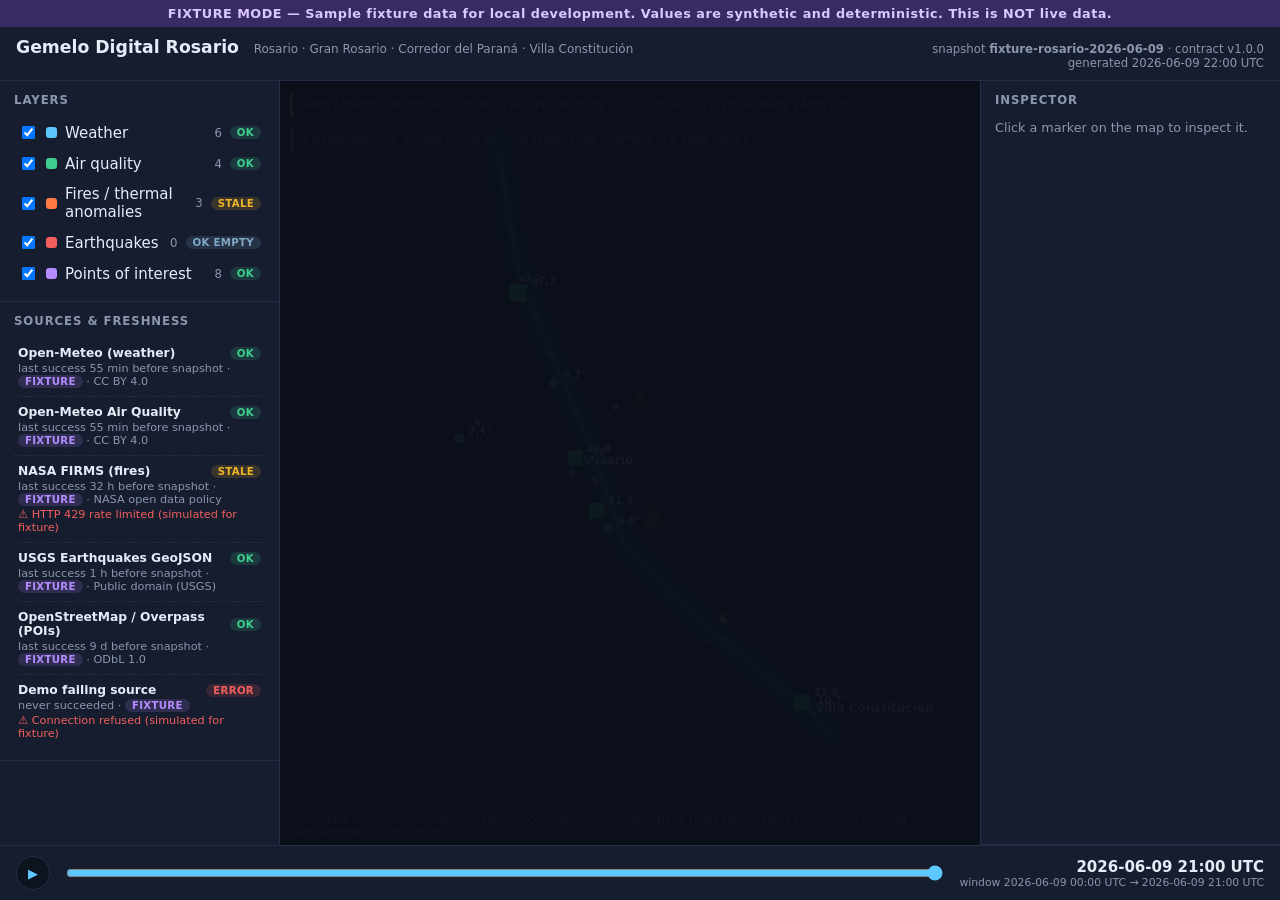
==== apps/web/index.html @ f7700081 "feat: implement MVP foundation for Rosario 4D digital twin (issue #2) Fixture-driven, browser-viewab" ====
<!doctype html>
<html lang="en">
<head>
  <meta charset="utf-8" />
  <meta name="viewport" content="width=device-width, initial-scale=1" />
  <title>Gemelo Digital Rosario — 4D shell</title>
  <link rel="stylesheet" href="styles.css" />
</head>
<body>
  <div id="mode-banner" class="mode-banner" hidden></div>

  <header class="topbar">
    <div class="brand">
      <span class="brand-title">Gemelo Digital Rosario</span>
      <span class="brand-sub">Rosario · Gran Rosario · Corredor del Paraná · Villa Constitución</span>
    </div>
    <div class="topbar-meta" id="snapshot-meta"></div>
  </header>

  <main class="layout">
    <aside class="panel sidebar-left">
      <section class="panel-block">
        <h2>Layers</h2>
        <ul id="layer-toggles" class="layer-list"></ul>
      </section>
      <section class="panel-block">
        <h2>Sources &amp; freshness</h2>
        <ul id="source-status" class="source-list"></ul>
      </section>
    </aside>

    <section class="map-wrap">
      <canvas id="map"></canvas>
      <div id="map-attribution" class="map-attribution"></div>
      <div id="map-empty-notes" class="map-empty-notes"></div>
      <div id="load-error" class="load-error" hidden></div>
    </section>

    <aside class="panel sidebar-right">
      <section class="panel-block grow">
        <h2>Inspector</h2>
        <div id="inspector" class="inspector">
          <p class="muted">Click a marker on the map to inspect it.</p>
        </div>
      </section>
    </aside>
  </main>

  <footer class="timebar">
    <button id="play-btn" class="play-btn" title="Play / pause time">▶</button>
    <input id="time-slider" type="range" min="0" max="0" step="1" value="0" />
    <div class="time-readout">
      <span id="time-label">—</span>
      <span id="time-range-label" class="muted"></span>
    </div>
  </footer>

  <script src="app.js"></script>
</body>
</html>
---- apps/web/styles.css ----
:root {
  --bg: #0e1320;
  --panel: #161d2e;
  --panel-edge: #232d45;
  --text: #e6ecf7;
  --muted: #8b97ad;
  --accent: #5cc8ff;
  --ok: #3ecf8e;
  --ok-empty: #7fa6c4;
  --stale: #f0b429;
  --error: #f25f5c;
  --fixture: #b58cff;
  font-size: 15px;
}

* { box-sizing: border-box; }

html, body {
  margin: 0;
  height: 100%;
  background: var(--bg);
  color: var(--text);
  font-family: "Segoe UI", system-ui, sans-serif;
}

body {
  display: flex;
  flex-direction: column;
}

/* ----- mode banner ----- */
.mode-banner {
  padding: 6px 16px;
  text-align: center;
  font-weight: 600;
  font-size: 0.85rem;
  letter-spacing: 0.04em;
}
.mode-banner.fixture { background: #3a2a63; color: #d9c8ff; }
.mode-banner.live { background: #123a2a; color: #aef0d2; }

/* ----- top bar ----- */
.topbar {
  display: flex;
  align-items: baseline;
  justify-content: space-between;
  gap: 16px;
  padding: 10px 16px;
  background: var(--panel);
  border-bottom: 1px solid var(--panel-edge);
}
.brand-title { font-size: 1.15rem; font-weight: 700; margin-right: 10px; }
.brand-sub { color: var(--muted); font-size: 0.8rem; }
.topbar-meta { color: var(--muted); font-size: 0.78rem; text-align: right; }

/* ----- layout ----- */
.layout {
  flex: 1;
  display: grid;
  grid-template-columns: 280px 1fr 300px;
  min-height: 0;
}

.panel {
  background: var(--panel);
  overflow-y: auto;
  display: flex;
  flex-direction: column;
}
.sidebar-left { border-right: 1px solid var(--panel-edge); }
.sidebar-right { border-left: 1px solid var(--panel-edge); }

.panel-block { padding: 12px 14px; border-bottom: 1px solid var(--panel-edge); }
.panel-block.grow { flex: 1; }
.panel-block h2 {
  margin: 0 0 10px;
  font-size: 0.78rem;
  text-transform: uppercase;
  letter-spacing: 0.08em;
  color: var(--muted);
}

/* ----- layer toggles ----- */
.layer-list, .source-list { list-style: none; margin: 0; padding: 0; }
.layer-item {
  display: flex;
  align-items: center;
  gap: 8px;
  padding: 6px 4px;
  border-radius: 6px;
}
.layer-item:hover { background: rgba(255, 255, 255, 0.04); }
.layer-item label { flex: 1; cursor: pointer; display: flex; align-items: center; gap: 8px; }
.layer-swatch { width: 11px; height: 11px; border-radius: 3px; flex: none; }
.layer-name { flex: 1; }
.layer-count { color: var(--muted); font-size: 0.78rem; }

/* ----- badges ----- */
.badge {
  display: inline-block;
  padding: 1px 7px;
  border-radius: 9px;
  font-size: 0.68rem;
  font-weight: 700;
  letter-spacing: 0.03em;
  text-transform: uppercase;
}
.badge.ok { background: rgba(62, 207, 142, 0.16); color: var(--ok); }
.badge.ok_empty { background: rgba(127, 166, 196, 0.16); color: var(--ok-empty); }
.badge.stale { background: rgba(240, 180, 41, 0.16); color: var(--stale); }
.badge.error { background: rgba(242, 95, 92, 0.16); color: var(--error); }
.badge.disabled { background: rgba(139, 151, 173, 0.16); color: var(--muted); }
.badge.fixture { background: rgba(181, 140, 255, 0.16); color: var(--fixture); }

/* ----- source status ----- */
.source-item {
  padding: 8px 4px;
  border-bottom: 1px dashed var(--panel-edge);
  font-size: 0.82rem;
}
.source-item:last-child { border-bottom: none; }
.source-head { display: flex; justify-content: space-between; gap: 8px; align-items: center; }
.source-name { font-weight: 600; }
.source-meta { color: var(--muted); font-size: 0.75rem; margin-top: 2px; }
.source-error { color: var(--error); font-size: 0.75rem; margin-top: 2px; }

/* ----- map ----- */
.map-wrap { position: relative; min-width: 0; min-height: 0; background: #0a0f1a; }
#map { position: absolute; inset: 0; width: 100%; height: 100%; cursor: crosshair; }
.map-attribution {
  position: absolute;
  right: 8px;
  bottom: 6px;
  font-size: 0.68rem;
  color: var(--muted);
  background: rgba(10, 15, 26, 0.7);
  padding: 2px 8px;
  border-radius: 6px;
  pointer-events: none;
}
.map-empty-notes {
  position: absolute;
  left: 10px;
  top: 10px;
  display: flex;
  flex-direction: column;
  gap: 6px;
  pointer-events: none;
}
.empty-note {
  background: rgba(22, 29, 46, 0.92);
  border: 1px solid var(--panel-edge);
  border-left: 3px solid var(--ok-empty);
  padding: 6px 10px;
  border-radius: 6px;
  font-size: 0.78rem;
  color: var(--muted);
}
.empty-note.error { border-left-color: var(--error); }
.empty-note.stale { border-left-color: var(--stale); }

.load-error {
  position: absolute;
  inset: 0;
  display: flex;
  align-items: center;
  justify-content: center;
  padding: 32px;
  background: rgba(10, 15, 26, 0.95);
  color: var(--text);
  font-size: 0.95rem;
  text-align: center;
  white-space: pre-line;
}

/* ----- inspector ----- */
.inspector { font-size: 0.85rem; }
.inspector h3 { margin: 0 0 2px; font-size: 1rem; }
.inspector .muted { color: var(--muted); }
.inspector dl { margin: 10px 0 0; display: grid; grid-template-columns: auto 1fr; gap: 4px 12px; }
.inspector dt { color: var(--muted); }
.inspector dd { margin: 0; text-align: right; font-variant-numeric: tabular-nums; }
.inspector .obs-time { margin-top: 10px; font-size: 0.75rem; color: var(--muted); }

/* ----- time bar ----- */
.timebar {
  display: flex;
  align-items: center;
  gap: 14px;
  padding: 10px 16px;
  background: var(--panel);
  border-top: 1px solid var(--panel-edge);
}
.play-btn {
  width: 34px;
  height: 34px;
  border-radius: 50%;
  border: 1px solid var(--panel-edge);
  background: var(--bg);
  color: var(--accent);
  font-size: 0.85rem;
  cursor: pointer;
}
.play-btn:hover { border-color: var(--accent); }
#time-slider { flex: 1; accent-color: var(--accent); }
.time-readout { display: flex; flex-direction: column; min-width: 200px; text-align: right; }
#time-label { font-weight: 700; font-variant-numeric: tabular-nums; }
.time-readout .muted { color: var(--muted); font-size: 0.72rem; }

.muted { color: var(--muted); }

@media (max-width: 980px) {
  .layout { grid-template-columns: 230px 1fr; }
  .sidebar-right { display: none; }
}
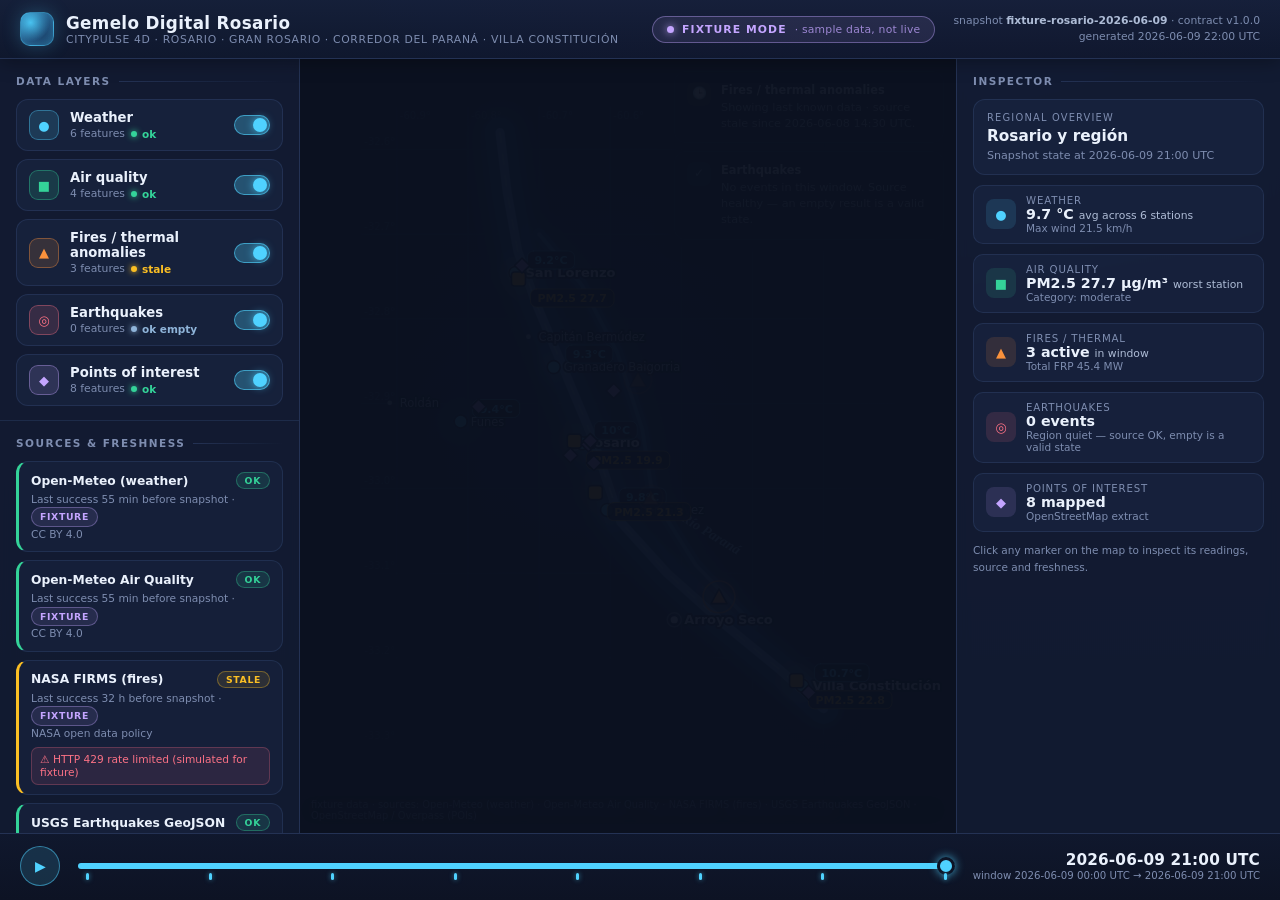
==== commit 8492c515: "feat: polish digital twin MVP dashboard UI Co-Authored-By: Claude Fable 5 <noreply@anthropic.com>" ====
--- a/apps/web/index.html
+++ b/apps/web/index.html
@@ -3,24 +3,26 @@
 <head>
   <meta charset="utf-8" />
   <meta name="viewport" content="width=device-width, initial-scale=1" />
-  <title>Gemelo Digital Rosario — 4D shell</title>
+  <title>Gemelo Digital Rosario — CityPulse 4D</title>
   <link rel="stylesheet" href="styles.css" />
 </head>
 <body>
-  <div id="mode-banner" class="mode-banner" hidden></div>
-
   <header class="topbar">
     <div class="brand">
-      <span class="brand-title">Gemelo Digital Rosario</span>
-      <span class="brand-sub">Rosario · Gran Rosario · Corredor del Paraná · Villa Constitución</span>
+      <div class="brand-mark" aria-hidden="true"></div>
+      <div class="brand-text">
+        <span class="brand-title">Gemelo Digital Rosario</span>
+        <span class="brand-sub">CityPulse 4D · Rosario · Gran Rosario · Corredor del Paraná · Villa Constitución</span>
+      </div>
     </div>
+    <div id="mode-banner" class="mode-pill" hidden></div>
     <div class="topbar-meta" id="snapshot-meta"></div>
   </header>
 
   <main class="layout">
     <aside class="panel sidebar-left">
       <section class="panel-block">
-        <h2>Layers</h2>
+        <h2>Data layers</h2>
         <ul id="layer-toggles" class="layer-list"></ul>
       </section>
       <section class="panel-block">
@@ -31,24 +33,26 @@
 
     <section class="map-wrap">
       <canvas id="map"></canvas>
+      <div id="map-empty-notes" class="map-empty-notes"></div>
+      <div id="map-legend" class="map-legend"></div>
       <div id="map-attribution" class="map-attribution"></div>
-      <div id="map-empty-notes" class="map-empty-notes"></div>
       <div id="load-error" class="load-error" hidden></div>
     </section>
 
     <aside class="panel sidebar-right">
       <section class="panel-block grow">
         <h2>Inspector</h2>
-        <div id="inspector" class="inspector">
-          <p class="muted">Click a marker on the map to inspect it.</p>
-        </div>
+        <div id="inspector" class="inspector"></div>
       </section>
     </aside>
   </main>
 
   <footer class="timebar">
     <button id="play-btn" class="play-btn" title="Play / pause time">▶</button>
-    <input id="time-slider" type="range" min="0" max="0" step="1" value="0" />
+    <div class="timeline">
+      <input id="time-slider" type="range" min="0" max="0" step="1" value="0" />
+      <div id="time-ticks" class="time-ticks"></div>
+    </div>
     <div class="time-readout">
       <span id="time-label">—</span>
       <span id="time-range-label" class="muted"></span>
--- a/apps/web/styles.css
+++ b/apps/web/styles.css
@@ -1,15 +1,26 @@
+/* Gemelo Digital Rosario — CityPulse 4D
+ * Premium command-center theme: deep navy / graphite base, cyan accent,
+ * glassy panels, high-contrast type. No external fonts or assets. */
+
 :root {
-  --bg: #0e1320;
-  --panel: #161d2e;
-  --panel-edge: #232d45;
-  --text: #e6ecf7;
-  --muted: #8b97ad;
-  --accent: #5cc8ff;
-  --ok: #3ecf8e;
-  --ok-empty: #7fa6c4;
-  --stale: #f0b429;
-  --error: #f25f5c;
-  --fixture: #b58cff;
+  --bg-0: #0b1120;
+  --bg-1: #101830;
+  --panel: rgba(19, 28, 50, 0.92);
+  --panel-solid: #141d36;
+  --panel-edge: #243254;
+  --panel-edge-soft: rgba(96, 130, 200, 0.16);
+  --text: #eaf1fc;
+  --text-dim: #aebcd6;
+  --muted: #7e8db0;
+  --accent: #4fd2ff;
+  --accent-soft: rgba(79, 210, 255, 0.14);
+  --ok: #34d399;
+  --ok-empty: #8fb4d9;
+  --stale: #fbbf24;
+  --error: #fb7185;
+  --fixture: #c4a5ff;
+  --glow: 0 0 18px rgba(79, 210, 255, 0.25);
+  --radius: 12px;
   font-size: 15px;
 }
 
@@ -18,51 +29,104 @@
 html, body {
   margin: 0;
   height: 100%;
-  background: var(--bg);
+  background:
+    radial-gradient(1200px 700px at 70% -10%, #16264a 0%, transparent 60%),
+    linear-gradient(180deg, var(--bg-1) 0%, var(--bg-0) 100%);
   color: var(--text);
-  font-family: "Segoe UI", system-ui, sans-serif;
-}
-
-body {
-  display: flex;
-  flex-direction: column;
-}
-
-/* ----- mode banner ----- */
-.mode-banner {
-  padding: 6px 16px;
-  text-align: center;
-  font-weight: 600;
-  font-size: 0.85rem;
-  letter-spacing: 0.04em;
-}
-.mode-banner.fixture { background: #3a2a63; color: #d9c8ff; }
-.mode-banner.live { background: #123a2a; color: #aef0d2; }
-
-/* ----- top bar ----- */
+  font-family: "Segoe UI Variable Display", "Segoe UI", system-ui, -apple-system, sans-serif;
+  overflow: hidden;
+}
+
+body { display: flex; flex-direction: column; }
+
+/* ---------- slim custom scrollbars ---------- */
+* { scrollbar-width: thin; scrollbar-color: #2c3c64 transparent; }
+*::-webkit-scrollbar { width: 8px; height: 8px; }
+*::-webkit-scrollbar-track { background: transparent; }
+*::-webkit-scrollbar-thumb { background: #2c3c64; border-radius: 8px; }
+*::-webkit-scrollbar-thumb:hover { background: #3a4d7e; }
+
+/* ---------- top bar ---------- */
 .topbar {
   display: flex;
-  align-items: baseline;
-  justify-content: space-between;
-  gap: 16px;
-  padding: 10px 16px;
-  background: var(--panel);
+  align-items: center;
+  gap: 18px;
+  padding: 12px 20px;
+  background: linear-gradient(180deg, rgba(22, 32, 58, 0.95), rgba(16, 24, 46, 0.95));
   border-bottom: 1px solid var(--panel-edge);
-}
-.brand-title { font-size: 1.15rem; font-weight: 700; margin-right: 10px; }
-.brand-sub { color: var(--muted); font-size: 0.8rem; }
-.topbar-meta { color: var(--muted); font-size: 0.78rem; text-align: right; }
-
-/* ----- layout ----- */
+  box-shadow: 0 2px 18px rgba(0, 0, 0, 0.35);
+  z-index: 5;
+}
+
+.brand { display: flex; align-items: center; gap: 12px; min-width: 0; }
+.brand-mark {
+  width: 34px; height: 34px; flex: none;
+  border-radius: 10px;
+  background:
+    radial-gradient(circle at 30% 30%, rgba(79, 210, 255, 0.9), rgba(79, 210, 255, 0.15) 60%),
+    linear-gradient(135deg, #1b3f74, #102449);
+  border: 1px solid rgba(79, 210, 255, 0.45);
+  box-shadow: var(--glow), inset 0 0 12px rgba(79, 210, 255, 0.35);
+}
+.brand-text { display: flex; flex-direction: column; min-width: 0; }
+.brand-title {
+  font-size: 1.12rem; font-weight: 700; letter-spacing: 0.02em; white-space: nowrap;
+}
+.brand-sub {
+  color: var(--muted); font-size: 0.72rem; letter-spacing: 0.06em;
+  text-transform: uppercase; white-space: nowrap; overflow: hidden; text-overflow: ellipsis;
+}
+
+.mode-pill {
+  display: inline-flex; align-items: center; gap: 8px;
+  margin-left: auto;
+  padding: 6px 14px;
+  border-radius: 999px;
+  font-size: 0.72rem; font-weight: 700; letter-spacing: 0.1em; text-transform: uppercase;
+  white-space: nowrap;
+}
+.mode-pill .pill-dot {
+  width: 7px; height: 7px; border-radius: 50%;
+  animation: pulse-dot 2.4s ease-in-out infinite;
+}
+.mode-pill .pill-sub {
+  font-weight: 500; letter-spacing: 0.02em; text-transform: none; opacity: 0.75;
+}
+.mode-pill.fixture {
+  color: var(--fixture);
+  background: rgba(196, 165, 255, 0.1);
+  border: 1px solid rgba(196, 165, 255, 0.4);
+}
+.mode-pill.fixture .pill-dot { background: var(--fixture); box-shadow: 0 0 8px var(--fixture); }
+.mode-pill.live {
+  color: var(--ok);
+  background: rgba(52, 211, 153, 0.1);
+  border: 1px solid rgba(52, 211, 153, 0.4);
+}
+.mode-pill.live .pill-dot { background: var(--ok); box-shadow: 0 0 8px var(--ok); }
+
+@keyframes pulse-dot {
+  0%, 100% { opacity: 1; transform: scale(1); }
+  50% { opacity: 0.45; transform: scale(0.8); }
+}
+
+.topbar-meta {
+  color: var(--muted); font-size: 0.72rem; text-align: right; line-height: 1.5;
+  white-space: nowrap;
+}
+.topbar-meta strong { color: var(--text-dim); font-weight: 600; }
+
+/* ---------- layout ---------- */
 .layout {
   flex: 1;
   display: grid;
-  grid-template-columns: 280px 1fr 300px;
+  grid-template-columns: 300px 1fr 324px;
   min-height: 0;
 }
 
 .panel {
   background: var(--panel);
+  backdrop-filter: blur(6px);
   overflow-y: auto;
   display: flex;
   flex-direction: column;
@@ -70,94 +134,203 @@
 .sidebar-left { border-right: 1px solid var(--panel-edge); }
 .sidebar-right { border-left: 1px solid var(--panel-edge); }
 
-.panel-block { padding: 12px 14px; border-bottom: 1px solid var(--panel-edge); }
+.panel-block { padding: 16px 16px 14px; }
+.panel-block + .panel-block { border-top: 1px solid var(--panel-edge-soft); }
 .panel-block.grow { flex: 1; }
 .panel-block h2 {
-  margin: 0 0 10px;
-  font-size: 0.78rem;
+  margin: 0 0 12px;
+  font-size: 0.7rem;
   text-transform: uppercase;
-  letter-spacing: 0.08em;
+  letter-spacing: 0.14em;
   color: var(--muted);
-}
-
-/* ----- layer toggles ----- */
-.layer-list, .source-list { list-style: none; margin: 0; padding: 0; }
+  display: flex; align-items: center; gap: 8px;
+}
+.panel-block h2::after {
+  content: ""; flex: 1; height: 1px;
+  background: linear-gradient(90deg, var(--panel-edge), transparent);
+}
+
+/* ---------- layer cards ---------- */
+.layer-list, .source-list { list-style: none; margin: 0; padding: 0; display: flex; flex-direction: column; gap: 8px; }
+
 .layer-item {
-  display: flex;
-  align-items: center;
-  gap: 8px;
-  padding: 6px 4px;
-  border-radius: 6px;
-}
-.layer-item:hover { background: rgba(255, 255, 255, 0.04); }
-.layer-item label { flex: 1; cursor: pointer; display: flex; align-items: center; gap: 8px; }
-.layer-swatch { width: 11px; height: 11px; border-radius: 3px; flex: none; }
-.layer-name { flex: 1; }
-.layer-count { color: var(--muted); font-size: 0.78rem; }
-
-/* ----- badges ----- */
+  display: flex; align-items: center; gap: 11px;
+  padding: 10px 12px;
+  border-radius: var(--radius);
+  background: rgba(28, 40, 70, 0.55);
+  border: 1px solid var(--panel-edge-soft);
+  transition: border-color 0.15s, background 0.15s, opacity 0.2s;
+}
+.layer-item:hover { border-color: rgba(79, 210, 255, 0.35); background: rgba(32, 46, 80, 0.7); }
+.layer-item.off { opacity: 0.55; }
+
+.layer-icon {
+  width: 30px; height: 30px; flex: none;
+  display: grid; place-items: center;
+  border-radius: 9px;
+  font-size: 13px;
+  color: var(--c, var(--accent));
+  background: color-mix(in srgb, var(--c, var(--accent)) 14%, transparent);
+  border: 1px solid color-mix(in srgb, var(--c, var(--accent)) 38%, transparent);
+}
+.layer-info { flex: 1; min-width: 0; display: flex; flex-direction: column; gap: 2px; }
+.layer-name { font-weight: 600; font-size: 0.88rem; }
+.layer-sub { display: flex; align-items: center; gap: 6px; font-size: 0.72rem; color: var(--muted); }
+
+/* status dot + label */
+.status-chip { display: inline-flex; align-items: center; gap: 5px; font-size: 0.7rem; font-weight: 600; }
+.status-chip::before { content: ""; width: 6px; height: 6px; border-radius: 50%; background: currentColor; box-shadow: 0 0 6px currentColor; }
+.status-chip.ok { color: var(--ok); }
+.status-chip.ok_empty { color: var(--ok-empty); }
+.status-chip.stale { color: var(--stale); }
+.status-chip.error { color: var(--error); }
+.status-chip.disabled { color: var(--muted); }
+.status-chip.fixture { color: var(--fixture); }
+
+/* toggle switch */
+.switch { position: relative; width: 36px; height: 20px; flex: none; cursor: pointer; }
+.switch input { position: absolute; opacity: 0; width: 100%; height: 100%; margin: 0; cursor: pointer; }
+.switch .knob {
+  position: absolute; inset: 0;
+  border-radius: 999px;
+  background: #25304f;
+  border: 1px solid var(--panel-edge);
+  transition: background 0.18s, border-color 0.18s;
+}
+.switch .knob::after {
+  content: "";
+  position: absolute; top: 2px; left: 2px;
+  width: 14px; height: 14px; border-radius: 50%;
+  background: #8c9cc0;
+  transition: transform 0.18s, background 0.18s;
+}
+.switch input:checked + .knob {
+  background: rgba(79, 210, 255, 0.28);
+  border-color: rgba(79, 210, 255, 0.6);
+}
+.switch input:checked + .knob::after {
+  transform: translateX(16px);
+  background: var(--accent);
+  box-shadow: 0 0 8px rgba(79, 210, 255, 0.7);
+}
+
+/* ---------- source status cards ---------- */
+.source-card {
+  padding: 10px 12px 9px;
+  border-radius: var(--radius);
+  background: rgba(28, 40, 70, 0.45);
+  border: 1px solid var(--panel-edge-soft);
+  border-left-width: 3px;
+  font-size: 0.8rem;
+}
+.source-card.s-ok { border-left-color: var(--ok); }
+.source-card.s-ok_empty { border-left-color: var(--ok-empty); }
+.source-card.s-stale { border-left-color: var(--stale); }
+.source-card.s-error { border-left-color: var(--error); }
+.source-card.s-disabled { border-left-color: var(--muted); }
+
+.source-head { display: flex; align-items: center; justify-content: space-between; gap: 8px; }
+.source-name { font-weight: 600; font-size: 0.82rem; }
+.source-meta { color: var(--muted); font-size: 0.71rem; margin-top: 3px; line-height: 1.45; }
+.source-error-msg {
+  margin-top: 6px;
+  padding: 5px 8px;
+  border-radius: 7px;
+  background: rgba(251, 113, 133, 0.1);
+  border: 1px solid rgba(251, 113, 133, 0.25);
+  color: var(--error);
+  font-size: 0.71rem;
+}
+
+/* ---------- badges ---------- */
 .badge {
   display: inline-block;
-  padding: 1px 7px;
-  border-radius: 9px;
-  font-size: 0.68rem;
+  padding: 2px 8px;
+  border-radius: 999px;
+  font-size: 0.62rem;
   font-weight: 700;
-  letter-spacing: 0.03em;
+  letter-spacing: 0.07em;
   text-transform: uppercase;
-}
-.badge.ok { background: rgba(62, 207, 142, 0.16); color: var(--ok); }
-.badge.ok_empty { background: rgba(127, 166, 196, 0.16); color: var(--ok-empty); }
-.badge.stale { background: rgba(240, 180, 41, 0.16); color: var(--stale); }
-.badge.error { background: rgba(242, 95, 92, 0.16); color: var(--error); }
-.badge.disabled { background: rgba(139, 151, 173, 0.16); color: var(--muted); }
-.badge.fixture { background: rgba(181, 140, 255, 0.16); color: var(--fixture); }
-
-/* ----- source status ----- */
-.source-item {
-  padding: 8px 4px;
-  border-bottom: 1px dashed var(--panel-edge);
-  font-size: 0.82rem;
-}
-.source-item:last-child { border-bottom: none; }
-.source-head { display: flex; justify-content: space-between; gap: 8px; align-items: center; }
-.source-name { font-weight: 600; }
-.source-meta { color: var(--muted); font-size: 0.75rem; margin-top: 2px; }
-.source-error { color: var(--error); font-size: 0.75rem; margin-top: 2px; }
-
-/* ----- map ----- */
-.map-wrap { position: relative; min-width: 0; min-height: 0; background: #0a0f1a; }
+  border: 1px solid transparent;
+  white-space: nowrap;
+}
+.badge.ok { background: rgba(52, 211, 153, 0.12); color: var(--ok); border-color: rgba(52, 211, 153, 0.35); }
+.badge.ok_empty { background: rgba(143, 180, 217, 0.12); color: var(--ok-empty); border-color: rgba(143, 180, 217, 0.3); }
+.badge.stale { background: rgba(251, 191, 36, 0.1); color: var(--stale); border-color: rgba(251, 191, 36, 0.35); }
+.badge.error { background: rgba(251, 113, 133, 0.1); color: var(--error); border-color: rgba(251, 113, 133, 0.35); }
+.badge.disabled { background: rgba(126, 141, 176, 0.12); color: var(--muted); border-color: rgba(126, 141, 176, 0.3); }
+.badge.fixture { background: rgba(196, 165, 255, 0.1); color: var(--fixture); border-color: rgba(196, 165, 255, 0.35); }
+.badge.live { background: rgba(52, 211, 153, 0.12); color: var(--ok); border-color: rgba(52, 211, 153, 0.35); }
+
+/* ---------- map ---------- */
+.map-wrap { position: relative; min-width: 0; min-height: 0; }
 #map { position: absolute; inset: 0; width: 100%; height: 100%; cursor: crosshair; }
+
 .map-attribution {
   position: absolute;
-  right: 8px;
-  bottom: 6px;
-  font-size: 0.68rem;
+  right: 10px;
+  bottom: 8px;
+  font-size: 0.66rem;
   color: var(--muted);
-  background: rgba(10, 15, 26, 0.7);
-  padding: 2px 8px;
-  border-radius: 6px;
+  background: rgba(13, 19, 36, 0.78);
+  border: 1px solid var(--panel-edge-soft);
+  padding: 3px 10px;
+  border-radius: 999px;
   pointer-events: none;
-}
+  backdrop-filter: blur(4px);
+}
+
+.map-legend {
+  position: absolute;
+  left: 12px;
+  bottom: 10px;
+  display: flex;
+  gap: 12px;
+  padding: 7px 14px;
+  border-radius: 999px;
+  background: rgba(13, 19, 36, 0.78);
+  border: 1px solid var(--panel-edge-soft);
+  backdrop-filter: blur(4px);
+  font-size: 0.7rem;
+  color: var(--text-dim);
+  pointer-events: none;
+}
+.legend-item { display: inline-flex; align-items: center; gap: 5px; }
+.legend-item .glyph { font-size: 11px; }
+
 .map-empty-notes {
   position: absolute;
-  left: 10px;
-  top: 10px;
+  right: 12px;
+  top: 12px;
   display: flex;
   flex-direction: column;
-  gap: 6px;
+  gap: 8px;
+  width: 270px;
   pointer-events: none;
 }
 .empty-note {
-  background: rgba(22, 29, 46, 0.92);
-  border: 1px solid var(--panel-edge);
-  border-left: 3px solid var(--ok-empty);
-  padding: 6px 10px;
-  border-radius: 6px;
-  font-size: 0.78rem;
-  color: var(--muted);
-}
-.empty-note.error { border-left-color: var(--error); }
-.empty-note.stale { border-left-color: var(--stale); }
+  display: flex; gap: 10px; align-items: flex-start;
+  background: rgba(16, 24, 44, 0.9);
+  border: 1px solid var(--panel-edge-soft);
+  padding: 10px 12px;
+  border-radius: var(--radius);
+  font-size: 0.75rem;
+  color: var(--text-dim);
+  line-height: 1.45;
+  backdrop-filter: blur(6px);
+  box-shadow: 0 4px 18px rgba(0, 0, 0, 0.35);
+}
+.empty-note .note-icon {
+  flex: none;
+  width: 24px; height: 24px;
+  display: grid; place-items: center;
+  border-radius: 7px;
+  font-size: 12px;
+}
+.empty-note.kind-info .note-icon { background: rgba(143, 180, 217, 0.14); color: var(--ok-empty); }
+.empty-note.kind-stale .note-icon { background: rgba(251, 191, 36, 0.12); color: var(--stale); }
+.empty-note.kind-error .note-icon { background: rgba(251, 113, 133, 0.12); color: var(--error); }
+.empty-note .note-title { display: block; font-weight: 700; color: var(--text); font-size: 0.76rem; margin-bottom: 1px; }
 
 .load-error {
   position: absolute;
@@ -166,50 +339,160 @@
   align-items: center;
   justify-content: center;
   padding: 32px;
-  background: rgba(10, 15, 26, 0.95);
+  background: rgba(11, 17, 32, 0.96);
   color: var(--text);
-  font-size: 0.95rem;
+  font-size: 0.92rem;
   text-align: center;
   white-space: pre-line;
-}
-
-/* ----- inspector ----- */
-.inspector { font-size: 0.85rem; }
-.inspector h3 { margin: 0 0 2px; font-size: 1rem; }
+  line-height: 1.7;
+}
+
+/* ---------- inspector ---------- */
+.inspector { font-size: 0.84rem; display: flex; flex-direction: column; gap: 10px; }
 .inspector .muted { color: var(--muted); }
-.inspector dl { margin: 10px 0 0; display: grid; grid-template-columns: auto 1fr; gap: 4px 12px; }
-.inspector dt { color: var(--muted); }
-.inspector dd { margin: 0; text-align: right; font-variant-numeric: tabular-nums; }
-.inspector .obs-time { margin-top: 10px; font-size: 0.75rem; color: var(--muted); }
-
-/* ----- time bar ----- */
+
+.ins-card {
+  padding: 12px 13px;
+  border-radius: var(--radius);
+  background: rgba(28, 40, 70, 0.5);
+  border: 1px solid var(--panel-edge-soft);
+}
+.ins-card.highlight { border-color: rgba(79, 210, 255, 0.4); box-shadow: var(--glow); }
+
+.ins-kicker {
+  font-size: 0.66rem; text-transform: uppercase; letter-spacing: 0.12em;
+  color: var(--muted); margin-bottom: 4px;
+}
+.ins-title { font-size: 1.02rem; font-weight: 700; margin: 0 0 2px; line-height: 1.3; }
+.ins-sub { color: var(--muted); font-size: 0.74rem; }
+
+.stat-row {
+  display: flex; align-items: center; gap: 10px;
+  padding: 9px 12px;
+  border-radius: 10px;
+  background: rgba(28, 40, 70, 0.5);
+  border: 1px solid var(--panel-edge-soft);
+}
+.stat-icon {
+  width: 30px; height: 30px; flex: none;
+  display: grid; place-items: center;
+  border-radius: 8px;
+  font-size: 13px;
+  color: var(--c, var(--accent));
+  background: color-mix(in srgb, var(--c, var(--accent)) 13%, transparent);
+}
+.stat-body { flex: 1; min-width: 0; }
+.stat-label { font-size: 0.68rem; text-transform: uppercase; letter-spacing: 0.08em; color: var(--muted); }
+.stat-value { font-size: 0.95rem; font-weight: 700; font-variant-numeric: tabular-nums; }
+.stat-value small { font-weight: 500; color: var(--text-dim); font-size: 0.72rem; }
+.stat-sub { font-size: 0.7rem; color: var(--muted); }
+
+.kv-list { margin: 0; display: flex; flex-direction: column; gap: 1px; border-radius: 10px; overflow: hidden; }
+.kv-row {
+  display: flex; justify-content: space-between; gap: 12px;
+  padding: 7px 12px;
+  background: rgba(28, 40, 70, 0.5);
+  font-size: 0.8rem;
+}
+.kv-row dt { color: var(--muted); margin: 0; }
+.kv-row dd { margin: 0; font-weight: 600; font-variant-numeric: tabular-nums; text-align: right; }
+
+.ins-footer { font-size: 0.7rem; color: var(--muted); line-height: 1.6; }
+
+.btn-ghost {
+  align-self: flex-start;
+  padding: 5px 12px;
+  border-radius: 8px;
+  border: 1px solid var(--panel-edge);
+  background: transparent;
+  color: var(--text-dim);
+  font-size: 0.72rem;
+  cursor: pointer;
+  transition: border-color 0.15s, color 0.15s;
+}
+.btn-ghost:hover { border-color: var(--accent); color: var(--accent); }
+
+/* ---------- time bar ---------- */
 .timebar {
   display: flex;
   align-items: center;
-  gap: 14px;
-  padding: 10px 16px;
-  background: var(--panel);
+  gap: 18px;
+  padding: 12px 20px 14px;
+  background: linear-gradient(180deg, rgba(16, 24, 46, 0.95), rgba(13, 19, 36, 0.98));
   border-top: 1px solid var(--panel-edge);
-}
+  z-index: 5;
+}
+
 .play-btn {
-  width: 34px;
-  height: 34px;
+  width: 40px; height: 40px; flex: none;
   border-radius: 50%;
-  border: 1px solid var(--panel-edge);
-  background: var(--bg);
+  border: 1px solid rgba(79, 210, 255, 0.5);
+  background: var(--accent-soft);
   color: var(--accent);
-  font-size: 0.85rem;
+  font-size: 0.92rem;
   cursor: pointer;
-}
-.play-btn:hover { border-color: var(--accent); }
-#time-slider { flex: 1; accent-color: var(--accent); }
-.time-readout { display: flex; flex-direction: column; min-width: 200px; text-align: right; }
-#time-label { font-weight: 700; font-variant-numeric: tabular-nums; }
-.time-readout .muted { color: var(--muted); font-size: 0.72rem; }
+  transition: box-shadow 0.15s, background 0.15s;
+}
+.play-btn:hover { box-shadow: var(--glow); background: rgba(79, 210, 255, 0.22); }
+
+.timeline { flex: 1; position: relative; padding-top: 2px; }
+
+#time-slider {
+  width: 100%;
+  height: 6px;
+  margin: 8px 0 4px;
+  appearance: none;
+  -webkit-appearance: none;
+  border-radius: 999px;
+  background:
+    linear-gradient(90deg, var(--accent) calc(var(--progress, 100%) ), #25304f calc(var(--progress, 100%)));
+  outline: none;
+  cursor: pointer;
+}
+#time-slider::-webkit-slider-thumb {
+  appearance: none;
+  -webkit-appearance: none;
+  width: 18px; height: 18px;
+  border-radius: 50%;
+  background: var(--accent);
+  border: 3px solid #0d1426;
+  box-shadow: 0 0 10px rgba(79, 210, 255, 0.8);
+  cursor: grab;
+}
+#time-slider::-moz-range-thumb {
+  width: 14px; height: 14px;
+  border-radius: 50%;
+  background: var(--accent);
+  border: 3px solid #0d1426;
+  box-shadow: 0 0 10px rgba(79, 210, 255, 0.8);
+  cursor: grab;
+}
+
+.time-ticks {
+  display: flex;
+  justify-content: space-between;
+  padding: 0 8px;
+}
+.time-ticks span {
+  width: 3px; height: 7px;
+  border-radius: 2px;
+  background: #2c3c64;
+  transition: background 0.15s;
+}
+.time-ticks span.active { background: var(--accent); box-shadow: 0 0 5px rgba(79, 210, 255, 0.6); }
+
+.time-readout { display: flex; flex-direction: column; min-width: 215px; text-align: right; gap: 1px; }
+#time-label { font-weight: 700; font-size: 1.02rem; font-variant-numeric: tabular-nums; letter-spacing: 0.01em; }
+.time-readout .muted { color: var(--muted); font-size: 0.68rem; }
 
 .muted { color: var(--muted); }
 
-@media (max-width: 980px) {
-  .layout { grid-template-columns: 230px 1fr; }
+@media (max-width: 1160px) {
+  .layout { grid-template-columns: 270px 1fr; }
   .sidebar-right { display: none; }
 }
+@media (max-width: 860px) {
+  .layout { grid-template-columns: 1fr; }
+  .sidebar-left { display: none; }
+  .topbar-meta { display: none; }
+}
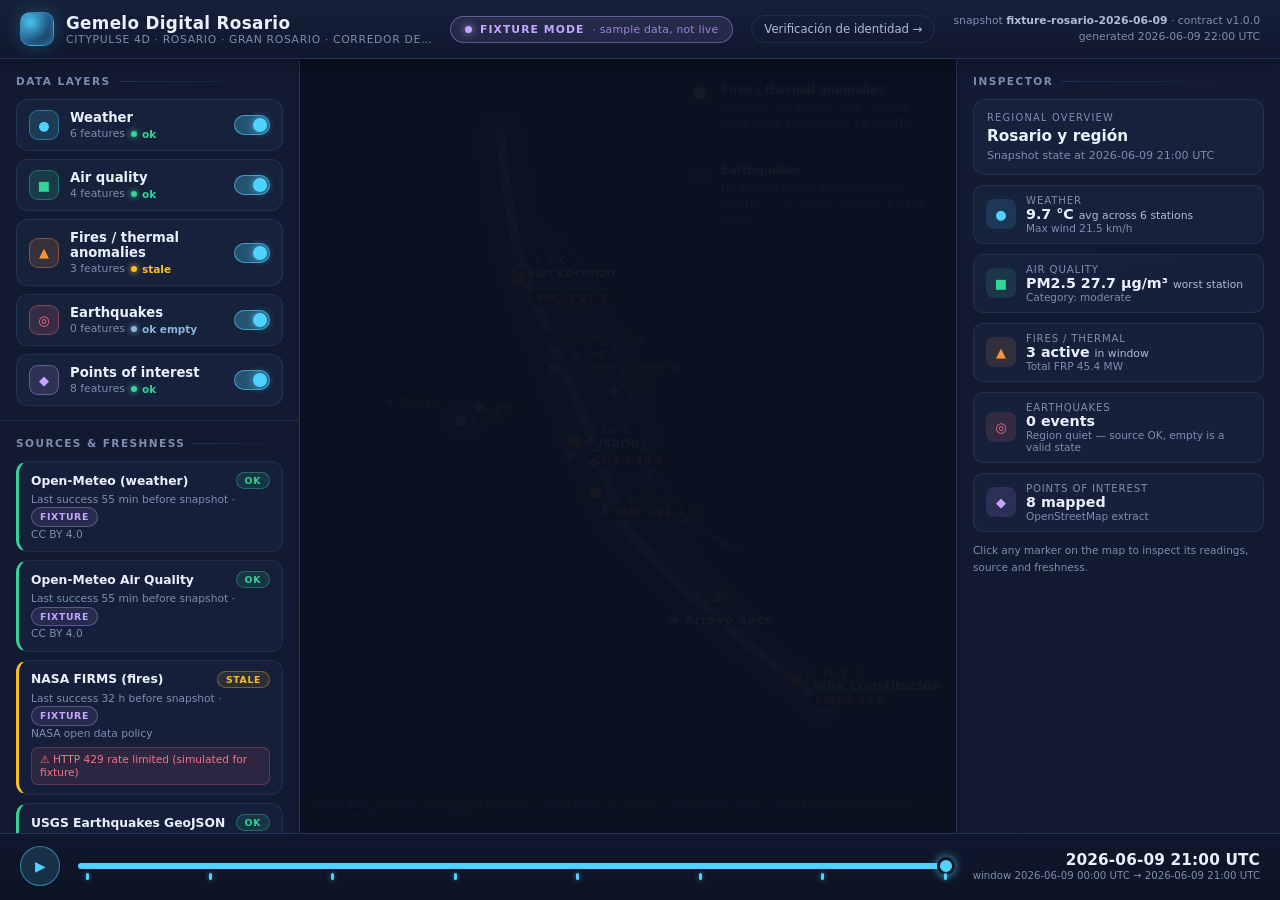
==== commit 2c193ae4: "feat: add consent-based self-service identity verification Legal, in-scope alternative to a DNI peop" ====
--- a/apps/web/index.html
+++ b/apps/web/index.html
@@ -16,6 +16,7 @@
       </div>
     </div>
     <div id="mode-banner" class="mode-pill" hidden></div>
+    <a class="nav-link" href="verify/">Verificación de identidad →</a>
     <div class="topbar-meta" id="snapshot-meta"></div>
   </header>
 
--- a/apps/web/styles.css
+++ b/apps/web/styles.css
@@ -110,6 +110,13 @@
   50% { opacity: 0.45; transform: scale(0.8); }
 }
 
+.nav-link {
+  color: var(--text-dim); text-decoration: none; font-size: 0.78rem; white-space: nowrap;
+  padding: 6px 12px; border-radius: 999px; border: 1px solid var(--panel-edge-soft);
+  transition: border-color 0.15s, color 0.15s;
+}
+.nav-link:hover { color: var(--accent); border-color: rgba(79, 210, 255, 0.4); }
+
 .topbar-meta {
   color: var(--muted); font-size: 0.72rem; text-align: right; line-height: 1.5;
   white-space: nowrap;
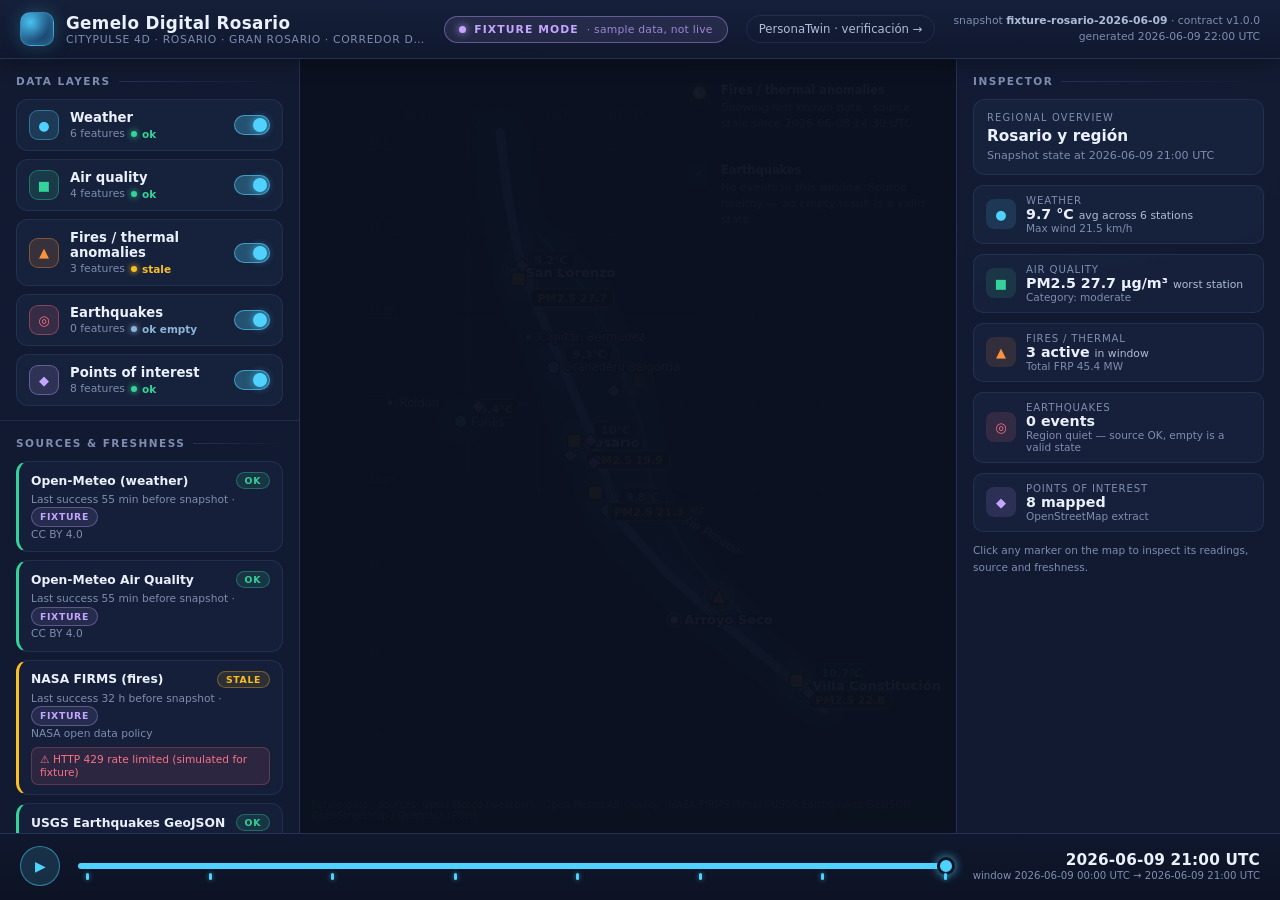
==== commit f513dcf6: "feat: complete PersonaTwin privacy rights demo flows Build on the consent-based self-verification de" ====
--- a/apps/web/index.html
+++ b/apps/web/index.html
@@ -16,7 +16,7 @@
       </div>
     </div>
     <div id="mode-banner" class="mode-pill" hidden></div>
-    <a class="nav-link" href="verify/">Verificación de identidad →</a>
+    <a class="nav-link" href="verify/">PersonaTwin · verificación →</a>
     <div class="topbar-meta" id="snapshot-meta"></div>
   </header>
 
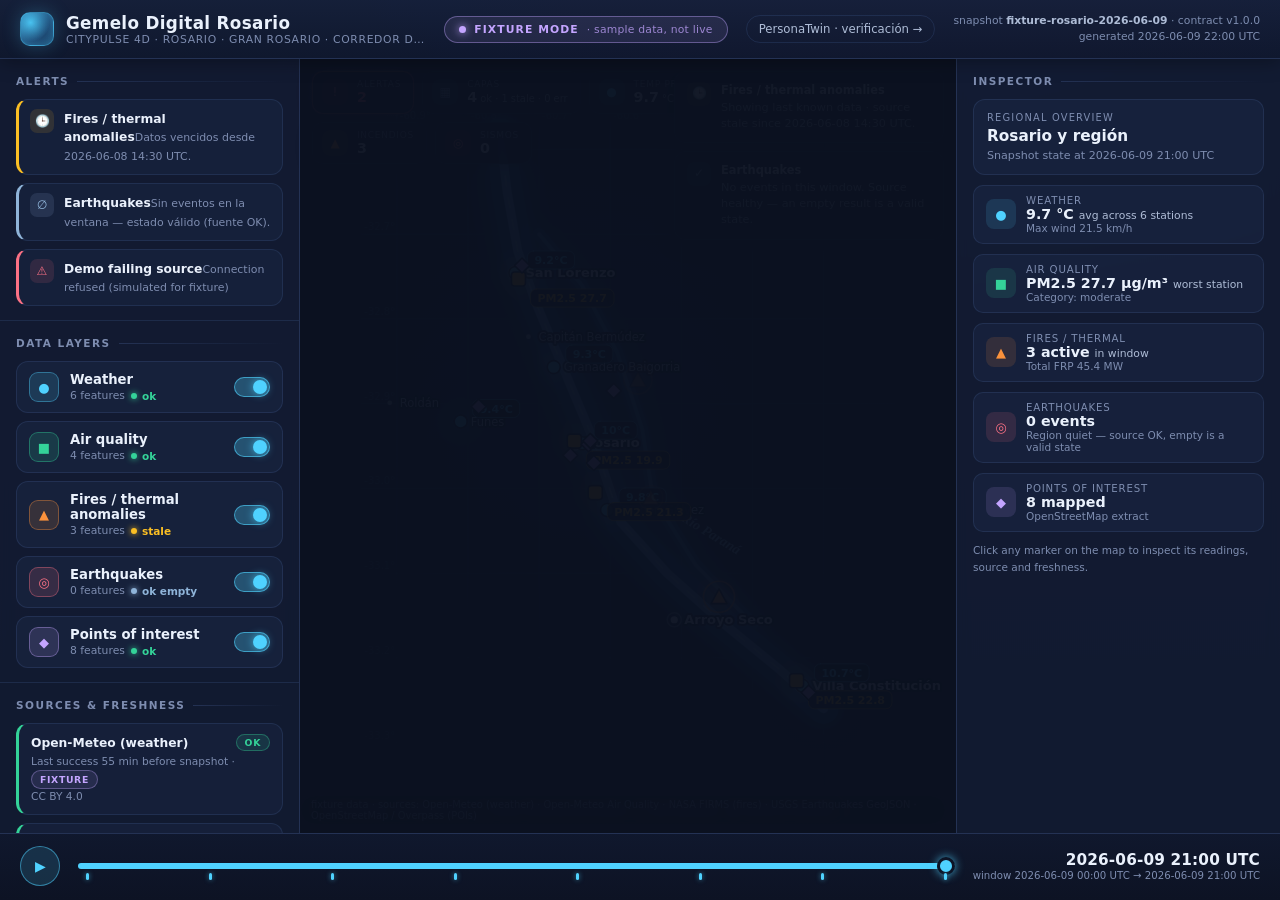
==== commit 253bb1bb: "feat: next-level CityPulse command-center features (issue #5) Add genuinely new features on top of t" ====
--- a/apps/web/index.html
+++ b/apps/web/index.html
@@ -23,6 +23,10 @@
   <main class="layout">
     <aside class="panel sidebar-left">
       <section class="panel-block">
+        <h2>Alerts</h2>
+        <ul id="alerts-panel" class="alerts-list"></ul>
+      </section>
+      <section class="panel-block">
         <h2>Data layers</h2>
         <ul id="layer-toggles" class="layer-list"></ul>
       </section>
@@ -34,6 +38,8 @@
 
     <section class="map-wrap">
       <canvas id="map"></canvas>
+      <div id="map-kpis" class="map-kpis"></div>
+      <div id="map-tooltip" class="map-tooltip" hidden></div>
       <div id="map-empty-notes" class="map-empty-notes"></div>
       <div id="map-legend" class="map-legend"></div>
       <div id="map-attribution" class="map-attribution"></div>
--- a/apps/web/styles.css
+++ b/apps/web/styles.css
@@ -354,6 +354,98 @@
   line-height: 1.7;
 }
 
+/* ---------- KPI summary strip (over the map) ---------- */
+.map-kpis {
+  position: absolute;
+  left: 12px;
+  top: 12px;
+  display: flex;
+  flex-wrap: wrap;
+  gap: 8px;
+  max-width: calc(100% - 24px);
+  pointer-events: none;
+}
+.kpi {
+  display: flex;
+  align-items: center;
+  gap: 9px;
+  padding: 7px 12px 7px 9px;
+  border-radius: 11px;
+  background: rgba(14, 21, 40, 0.82);
+  border: 1px solid var(--panel-edge-soft);
+  backdrop-filter: blur(7px);
+  box-shadow: 0 4px 16px rgba(0, 0, 0, 0.3);
+}
+.kpi-icon {
+  width: 26px; height: 26px; flex: none;
+  display: grid; place-items: center;
+  border-radius: 8px;
+  font-size: 12px;
+  color: var(--c, var(--accent));
+  background: color-mix(in srgb, var(--c, var(--accent)) 16%, transparent);
+}
+.kpi-body { display: flex; flex-direction: column; line-height: 1.15; }
+.kpi-label { font-size: 0.6rem; text-transform: uppercase; letter-spacing: 0.08em; color: var(--muted); }
+.kpi-value { font-size: 0.95rem; font-weight: 700; font-variant-numeric: tabular-nums; color: var(--text); }
+.kpi-value small { font-size: 0.66rem; font-weight: 500; color: var(--text-dim); }
+.kpi.alert { border-color: rgba(251, 113, 133, 0.5); box-shadow: 0 0 16px rgba(251, 113, 133, 0.22); }
+.kpi.alert .kpi-value { color: var(--error); }
+.kpi.calm .kpi-value { color: var(--ok); }
+
+/* ---------- marker hover tooltip ---------- */
+.map-tooltip {
+  position: absolute;
+  z-index: 6;
+  pointer-events: none;
+  transform: translate(-50%, calc(-100% - 14px));
+  padding: 7px 11px;
+  border-radius: 9px;
+  background: rgba(14, 21, 40, 0.95);
+  border: 1px solid var(--panel-edge);
+  box-shadow: 0 6px 22px rgba(0, 0, 0, 0.45);
+  font-size: 0.76rem;
+  white-space: nowrap;
+}
+.map-tooltip::after {
+  content: "";
+  position: absolute; left: 50%; bottom: -5px;
+  width: 9px; height: 9px;
+  transform: translateX(-50%) rotate(45deg);
+  background: rgba(14, 21, 40, 0.95);
+  border-right: 1px solid var(--panel-edge);
+  border-bottom: 1px solid var(--panel-edge);
+}
+.map-tooltip .tt-name { font-weight: 700; color: var(--text); }
+.map-tooltip .tt-layer { font-size: 0.64rem; text-transform: uppercase; letter-spacing: 0.06em; color: var(--c, var(--accent)); }
+.map-tooltip .tt-val { color: var(--text-dim); }
+
+/* ---------- alerts panel ---------- */
+.alerts-list { list-style: none; margin: 0; padding: 0; display: flex; flex-direction: column; gap: 8px; }
+.alert-card {
+  display: flex; gap: 10px; align-items: flex-start;
+  padding: 9px 11px;
+  border-radius: var(--radius);
+  background: rgba(28, 40, 70, 0.45);
+  border: 1px solid var(--panel-edge-soft);
+  border-left-width: 3px;
+}
+.alert-card.sev-error { border-left-color: var(--error); }
+.alert-card.sev-stale { border-left-color: var(--stale); }
+.alert-card.sev-info { border-left-color: var(--ok-empty); }
+.alert-card.sev-ok { border-left-color: var(--ok); }
+.alert-ico {
+  flex: none; width: 24px; height: 24px;
+  display: grid; place-items: center;
+  border-radius: 7px; font-size: 12px;
+}
+.alert-card.sev-error .alert-ico { background: rgba(251, 113, 133, 0.12); color: var(--error); }
+.alert-card.sev-stale .alert-ico { background: rgba(251, 191, 36, 0.12); color: var(--stale); }
+.alert-card.sev-info .alert-ico { background: rgba(143, 180, 217, 0.14); color: var(--ok-empty); }
+.alert-card.sev-ok .alert-ico { background: rgba(52, 211, 153, 0.12); color: var(--ok); }
+.alert-body { min-width: 0; }
+.alert-title { font-weight: 600; font-size: 0.82rem; }
+.alert-msg { font-size: 0.73rem; color: var(--muted); line-height: 1.45; margin-top: 1px; }
+
 /* ---------- inspector ---------- */
 .inspector { font-size: 0.84rem; display: flex; flex-direction: column; gap: 10px; }
 .inspector .muted { color: var(--muted); }
